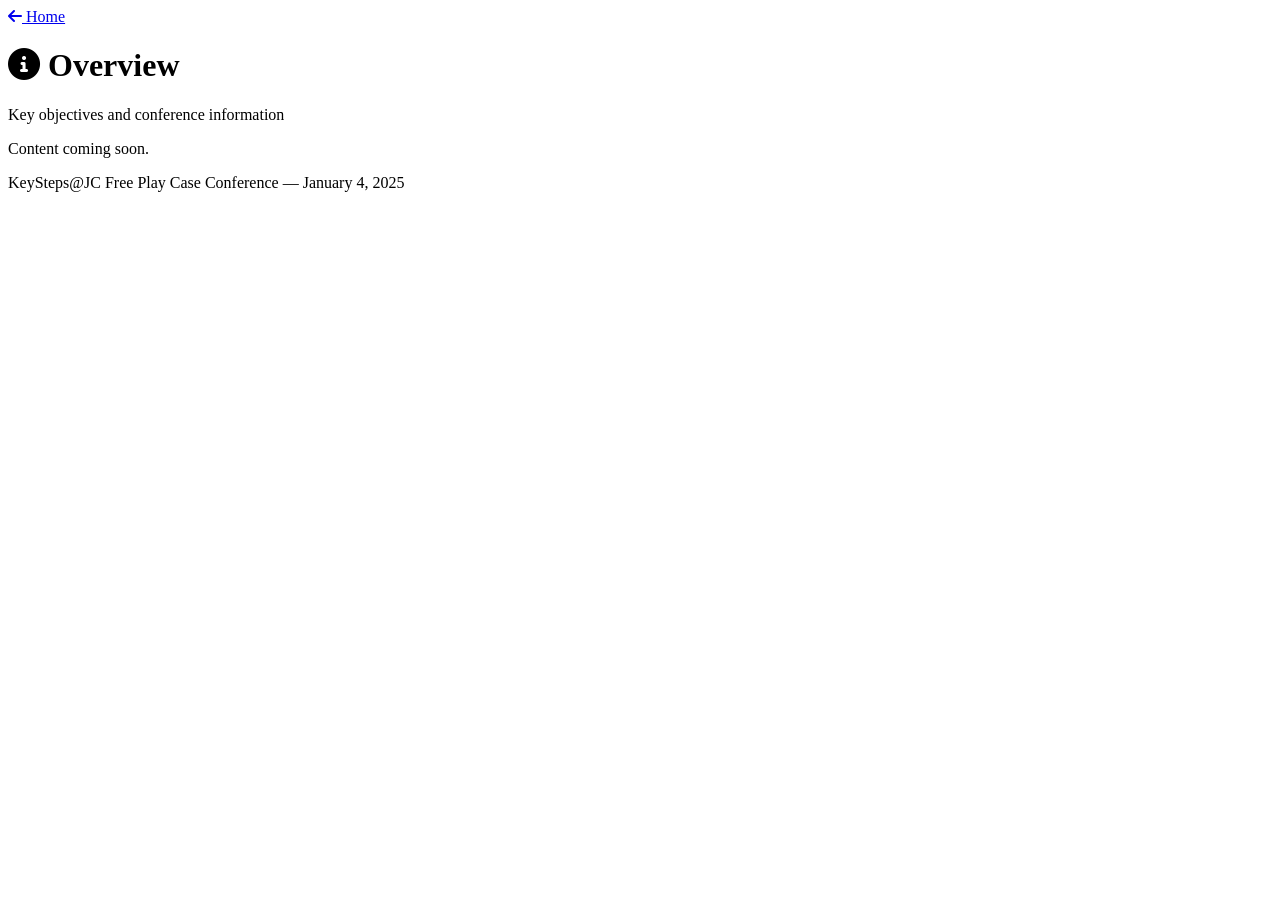
==== pages/overview.html @ 03916f25 "feat(01-01): create four stub sub-pages with back-navigation - overview.html, schedule.html, activit" ====
<!DOCTYPE html>
<html lang="en">
<head>
    <meta charset="UTF-8">
    <meta name="viewport" content="width=device-width, initial-scale=1.0">
    <title>Overview — Free Play Case Conference</title>
    <link rel="stylesheet" href="../styles/styles.css">
    <link href="https://fonts.googleapis.com/css2?family=Inter:wght@300;400;500;600&display=swap" rel="stylesheet">
    <link href="https://cdnjs.cloudflare.com/ajax/libs/font-awesome/6.0.0/css/all.min.css" rel="stylesheet">
</head>
<body>
    <header>
        <nav>
            <div class="nav-wrapper">
                <a href="../index.html" class="back-button">
                    <i class="fas fa-arrow-left"></i> Home
                </a>
            </div>
        </nav>
    </header>
    <main>
        <div class="page-header">
            <h1><i class="fas fa-info-circle"></i> Overview</h1>
            <p class="subtitle">Key objectives and conference information</p>
        </div>
        <div class="content-wrapper">
            <p>Content coming soon.</p>
        </div>
    </main>
    <footer><p>KeySteps@JC Free Play Case Conference — January 4, 2025</p></footer>
</body>
</html>
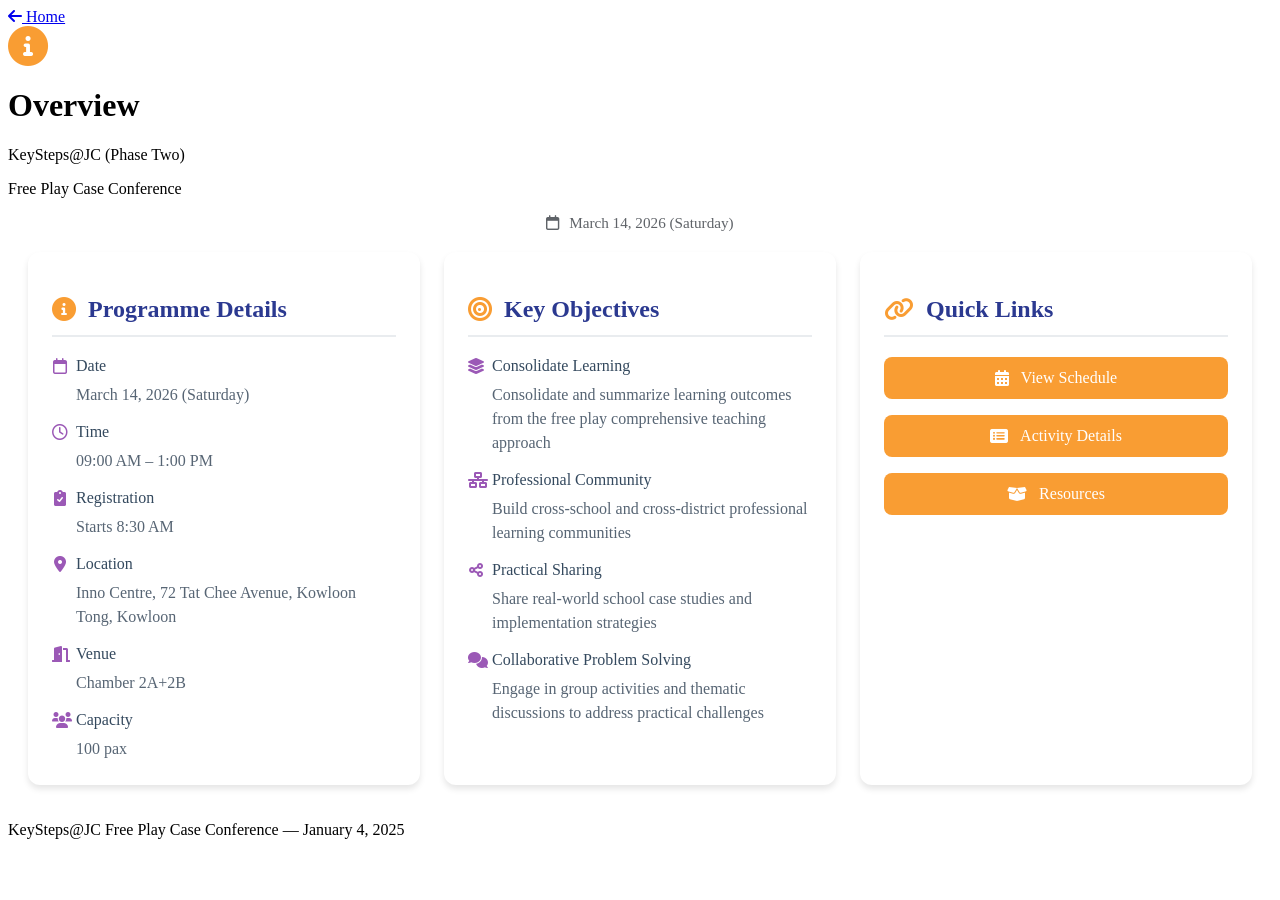
==== commit 80fcbeba: "feat(02-01): build overview page with programme details and objectives - Programme details card: dat" ====
--- a/pages/overview.html
+++ b/pages/overview.html
@@ -7,25 +7,77 @@
     <link rel="stylesheet" href="../styles/styles.css">
     <link href="https://fonts.googleapis.com/css2?family=Inter:wght@300;400;500;600&display=swap" rel="stylesheet">
     <link href="https://cdnjs.cloudflare.com/ajax/libs/font-awesome/6.0.0/css/all.min.css" rel="stylesheet">
+    <style>
+        .overview-content { display:grid; grid-template-columns:repeat(auto-fit, minmax(300px,1fr)); gap:24px; padding:20px; max-width:1400px; margin:0 auto; }
+        .info-card { background:white; border-radius:12px; padding:24px; box-shadow:0 4px 6px rgba(0,0,0,0.1); transition:transform 0.2s ease, box-shadow 0.2s ease; }
+        .info-card:hover { transform:translateY(-2px); box-shadow:0 6px 12px rgba(0,0,0,0.15); }
+        .info-card h2 { color:#2b3990; font-size:1.5rem; margin-bottom:20px; padding-bottom:12px; border-bottom:2px solid #e9ecef; display:flex; align-items:center; gap:12px; }
+        .info-card h2 i { color:#f99d33; }
+        .details-grid { display:grid; gap:16px; }
+        .detail-item { display:grid; gap:8px; }
+        .detail-item strong { color:#34495e; font-weight:500; display:flex; align-items:center; gap:8px; }
+        .detail-item strong i { color:#9b59b6; width:16px; text-align:center; }
+        .detail-item span { color:#576574; line-height:1.5; padding-left:24px; }
+        .quick-links { display:grid; grid-template-columns:repeat(auto-fit, minmax(200px,1fr)); gap:16px; }
+        .link-button { display:flex; align-items:center; justify-content:center; gap:12px; background:#f99d33; color:white; padding:12px 24px; border-radius:8px; text-decoration:none; font-weight:500; transition:all 0.2s ease; }
+        .link-button:hover { background:#e88d22; transform:translateY(-2px); }
+        .date-info { text-align:center; color:#5f6368; margin-top:8px; font-size:0.95em; }
+        .date-info i { margin-right:6px; }
+        @media (max-width:768px) { .overview-content { grid-template-columns:1fr; padding:16px; } .quick-links { grid-template-columns:1fr; } }
+    </style>
 </head>
 <body>
     <header>
-        <nav>
-            <div class="nav-wrapper">
-                <a href="../index.html" class="back-button">
-                    <i class="fas fa-arrow-left"></i> Home
-                </a>
-            </div>
-        </nav>
+        <nav><div class="nav-wrapper">
+            <a href="../index.html" class="back-button"><i class="fas fa-arrow-left"></i> Home</a>
+        </div></nav>
     </header>
     <main>
         <div class="page-header">
-            <h1><i class="fas fa-info-circle"></i> Overview</h1>
-            <p class="subtitle">Key objectives and conference information</p>
+            <i class="fas fa-info-circle" style="font-size:2.5rem; color:#f99d33;"></i>
+            <h1>Overview</h1>
+            <p class="subtitle">KeySteps@JC (Phase Two)</p>
+            <p class="subtitle">Free Play Case Conference</p>
+            <div class="date-info"><i class="far fa-calendar"></i> March 14, 2026 (Saturday)</div>
         </div>
-        <div class="content-wrapper">
-            <p>Content coming soon.</p>
-        </div>
+
+        <section class="overview-content">
+
+          <!-- Card 1: Programme Details -->
+          <div class="info-card">
+            <h2><i class="fas fa-info-circle"></i> Programme Details</h2>
+            <div class="details-grid">
+              <div class="detail-item"><strong><i class="far fa-calendar"></i> Date</strong><span>March 14, 2026 (Saturday)</span></div>
+              <div class="detail-item"><strong><i class="far fa-clock"></i> Time</strong><span>09:00 AM – 1:00 PM</span></div>
+              <div class="detail-item"><strong><i class="fas fa-clipboard-check"></i> Registration</strong><span>Starts 8:30 AM</span></div>
+              <div class="detail-item"><strong><i class="fas fa-map-marker-alt"></i> Location</strong><span>Inno Centre, 72 Tat Chee Avenue, Kowloon Tong, Kowloon</span></div>
+              <div class="detail-item"><strong><i class="fas fa-door-open"></i> Venue</strong><span>Chamber 2A+2B</span></div>
+              <div class="detail-item"><strong><i class="fas fa-users"></i> Capacity</strong><span>100 pax</span></div>
+            </div>
+          </div>
+
+          <!-- Card 2: Key Objectives -->
+          <div class="info-card">
+            <h2><i class="fas fa-bullseye"></i> Key Objectives</h2>
+            <div class="details-grid">
+              <div class="detail-item"><strong><i class="fas fa-layer-group"></i> Consolidate Learning</strong><span>Consolidate and summarize learning outcomes from the free play comprehensive teaching approach</span></div>
+              <div class="detail-item"><strong><i class="fas fa-network-wired"></i> Professional Community</strong><span>Build cross-school and cross-district professional learning communities</span></div>
+              <div class="detail-item"><strong><i class="fas fa-share-alt"></i> Practical Sharing</strong><span>Share real-world school case studies and implementation strategies</span></div>
+              <div class="detail-item"><strong><i class="fas fa-comments"></i> Collaborative Problem Solving</strong><span>Engage in group activities and thematic discussions to address practical challenges</span></div>
+            </div>
+          </div>
+
+          <!-- Card 3: Quick Links -->
+          <div class="info-card">
+            <h2><i class="fas fa-link"></i> Quick Links</h2>
+            <div class="quick-links">
+              <a href="schedule.html" class="link-button"><i class="fas fa-calendar-alt"></i> View Schedule</a>
+              <a href="activity_details.html" class="link-button"><i class="fas fa-list-alt"></i> Activity Details</a>
+              <a href="resources.html" class="link-button"><i class="fas fa-box-open"></i> Resources</a>
+            </div>
+          </div>
+
+        </section>
     </main>
     <footer><p>KeySteps@JC Free Play Case Conference — January 4, 2025</p></footer>
 </body>
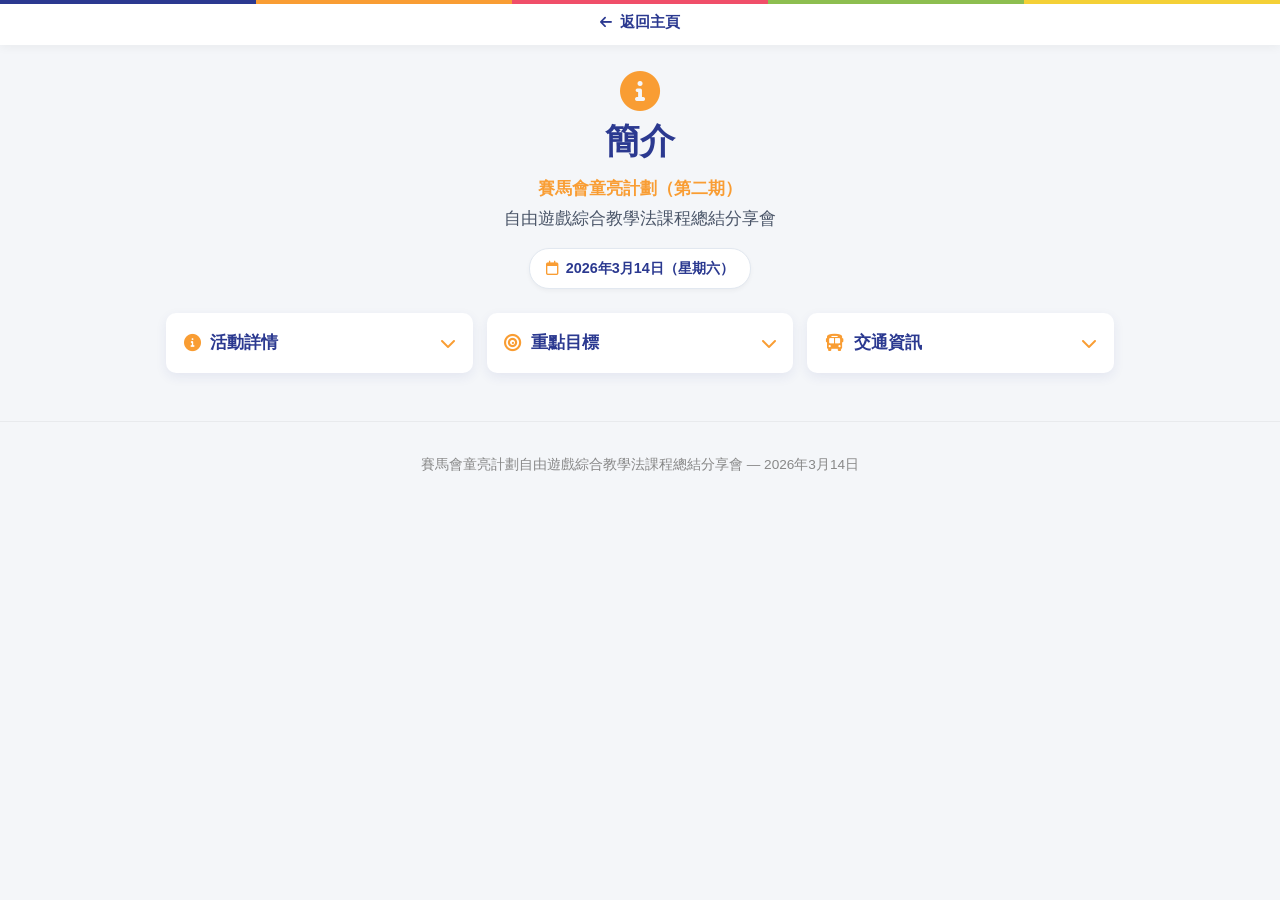
==== commit 71ec0bd6: "fix: align self property for page card in overview styles" ====
--- a/pages/overview.html
+++ b/pages/overview.html
@@ -1,84 +1,131 @@
 <!DOCTYPE html>
-<html lang="en">
+<html lang="zh-Hant-HK">
 <head>
     <meta charset="UTF-8">
     <meta name="viewport" content="width=device-width, initial-scale=1.0">
-    <title>Overview — Free Play Case Conference</title>
+    <title>簡介 — 自由遊戲綜合教學法課程總結分享會</title>
     <link rel="stylesheet" href="../styles/styles.css">
     <link href="https://fonts.googleapis.com/css2?family=Inter:wght@300;400;500;600&display=swap" rel="stylesheet">
     <link href="https://cdnjs.cloudflare.com/ajax/libs/font-awesome/6.0.0/css/all.min.css" rel="stylesheet">
     <style>
-        .overview-content { display:grid; grid-template-columns:repeat(auto-fit, minmax(300px,1fr)); gap:24px; padding:20px; max-width:1400px; margin:0 auto; }
-        .info-card { background:white; border-radius:12px; padding:24px; box-shadow:0 4px 6px rgba(0,0,0,0.1); transition:transform 0.2s ease, box-shadow 0.2s ease; }
-        .info-card:hover { transform:translateY(-2px); box-shadow:0 6px 12px rgba(0,0,0,0.15); }
-        .info-card h2 { color:#2b3990; font-size:1.5rem; margin-bottom:20px; padding-bottom:12px; border-bottom:2px solid #e9ecef; display:flex; align-items:center; gap:12px; }
-        .info-card h2 i { color:#f99d33; }
-        .details-grid { display:grid; gap:16px; }
-        .detail-item { display:grid; gap:8px; }
-        .detail-item strong { color:#34495e; font-weight:500; display:flex; align-items:center; gap:8px; }
+        .page-header { padding:1.6rem 1rem 0.75rem; }
+        .page-grid { max-width:980px; gap:0.875rem; padding:0.75rem 1rem 1rem; align-items:start; }
+        .page-card { border-radius:10px; align-self:start; }
+        .details-grid { display:grid; gap:10px; }
+        .detail-item { display:grid; gap:4px; }
+        .detail-item strong { color:#34495e; font-weight:500; display:flex; align-items:center; gap:8px; font-size:0.95rem; }
         .detail-item strong i { color:#9b59b6; width:16px; text-align:center; }
-        .detail-item span { color:#576574; line-height:1.5; padding-left:24px; }
-        .quick-links { display:grid; grid-template-columns:repeat(auto-fit, minmax(200px,1fr)); gap:16px; }
-        .link-button { display:flex; align-items:center; justify-content:center; gap:12px; background:#f99d33; color:white; padding:12px 24px; border-radius:8px; text-decoration:none; font-weight:500; transition:all 0.2s ease; }
-        .link-button:hover { background:#e88d22; transform:translateY(-2px); }
-        .date-info { text-align:center; color:#5f6368; margin-top:8px; font-size:0.95em; }
-        .date-info i { margin-right:6px; }
-        @media (max-width:768px) { .overview-content { grid-template-columns:1fr; padding:16px; } .quick-links { grid-template-columns:1fr; } }
+        .detail-item span { color:#576574; line-height:1.45; padding-left:24px; font-size:0.94rem; }
+        .collapsible-card { padding:0; gap:0; overflow:hidden; }
+        .collapsible-trigger { width:100%; display:flex; align-items:center; justify-content:space-between; gap:12px; padding:1rem 1.1rem; border:none; background:none; text-align:left; cursor:pointer; font:inherit; color:inherit; }
+        .collapsible-trigger h2 { margin:0; padding-bottom:0; border-bottom:none; flex:1; font-size:1.08rem; }
+        .collapsible-trigger:focus-visible { outline:2px solid var(--brand-orange); outline-offset:-2px; }
+        .collapsible-icon { color:var(--brand-orange); transition:transform 0.2s ease; }
+        .collapsible-content { display:none; padding:0 1.1rem 1.1rem; }
+        .collapsible-card.is-open .collapsible-content { display:grid; }
+        .collapsible-card.is-open .collapsible-icon { transform:rotate(180deg); }
+        @media (max-width:768px) {
+            .page-header { padding:1.2rem 0.9rem 0.5rem; }
+            .page-grid { gap:0.75rem; padding:0.625rem 0.75rem 0.875rem; }
+            .collapsible-trigger { padding:0.9rem 1rem; }
+            .collapsible-content { padding:0 1rem 1rem; }
+            .detail-item strong { font-size:0.92rem; }
+            .detail-item span { font-size:0.91rem; }
+        }
     </style>
 </head>
 <body>
     <header>
         <nav><div class="nav-wrapper">
-            <a href="../index.html" class="back-button"><i class="fas fa-arrow-left"></i> Home</a>
+            <a href="../index.html" class="back-button"><i class="fas fa-arrow-left"></i> 返回主頁</a>
         </div></nav>
     </header>
     <main>
         <div class="page-header">
             <i class="fas fa-info-circle" style="font-size:2.5rem; color:#f99d33;"></i>
-            <h1>Overview</h1>
-            <p class="subtitle">KeySteps@JC (Phase Two)</p>
-            <p class="subtitle">Free Play Case Conference</p>
-            <div class="date-info"><i class="far fa-calendar"></i> March 14, 2026 (Saturday)</div>
+            <h1>簡介</h1>
+            <p class="subtitle">賽馬會童亮計劃（第二期）</p>
+            <p class="subtitle">自由遊戲綜合教學法課程總結分享會</p>
+            <div class="date-info"><i class="far fa-calendar"></i> 2026年3月14日（星期六）</div>
         </div>
 
-        <section class="overview-content">
+        <section class="page-grid">
 
-          <!-- Card 1: Programme Details -->
-          <div class="info-card">
-            <h2><i class="fas fa-info-circle"></i> Programme Details</h2>
-            <div class="details-grid">
-              <div class="detail-item"><strong><i class="far fa-calendar"></i> Date</strong><span>March 14, 2026 (Saturday)</span></div>
-              <div class="detail-item"><strong><i class="far fa-clock"></i> Time</strong><span>09:00 AM – 1:00 PM</span></div>
-              <div class="detail-item"><strong><i class="fas fa-clipboard-check"></i> Registration</strong><span>Starts 8:30 AM</span></div>
-              <div class="detail-item"><strong><i class="fas fa-map-marker-alt"></i> Location</strong><span>Inno Centre, 72 Tat Chee Avenue, Kowloon Tong, Kowloon</span></div>
-              <div class="detail-item"><strong><i class="fas fa-door-open"></i> Venue</strong><span>Chamber 2A+2B</span></div>
-              <div class="detail-item"><strong><i class="fas fa-users"></i> Capacity</strong><span>100 pax</span></div>
+          <!-- 卡片一：活動詳情 -->
+          <div class="page-card collapsible-card">
+            <button class="collapsible-trigger" type="button" aria-expanded="false">
+              <h2><i class="fas fa-info-circle"></i> 活動詳情</h2>
+              <i class="fas fa-chevron-down collapsible-icon" aria-hidden="true"></i>
+            </button>
+            <div class="details-grid collapsible-content">
+              <div class="detail-item"><strong><i class="far fa-calendar"></i> 日期</strong><span>2026年3月14日（星期六）</span></div>
+              <div class="detail-item"><strong><i class="far fa-clock"></i> 時間</strong><span>上午9時至下午1時</span></div>
+              <div class="detail-item"><strong><i class="fas fa-clipboard-check"></i> 登記</strong><span>上午8時30分開始</span></div>
+              <div class="detail-item"><strong><i class="fas fa-map-marker-alt"></i> 地點</strong><span>九龍塘達之路72號創新中心</span></div>
+              <div class="detail-item"><strong><i class="fas fa-door-open"></i> 場地</strong><span>Chamber 2A+2B</span></div>
+              <div class="detail-item"><strong><i class="fas fa-users"></i> 人數</strong><span>約100人</span></div>
             </div>
           </div>
 
-          <!-- Card 2: Key Objectives -->
-          <div class="info-card">
-            <h2><i class="fas fa-bullseye"></i> Key Objectives</h2>
-            <div class="details-grid">
-              <div class="detail-item"><strong><i class="fas fa-layer-group"></i> Consolidate Learning</strong><span>Consolidate and summarize learning outcomes from the free play comprehensive teaching approach</span></div>
-              <div class="detail-item"><strong><i class="fas fa-network-wired"></i> Professional Community</strong><span>Build cross-school and cross-district professional learning communities</span></div>
-              <div class="detail-item"><strong><i class="fas fa-share-alt"></i> Practical Sharing</strong><span>Share real-world school case studies and implementation strategies</span></div>
-              <div class="detail-item"><strong><i class="fas fa-comments"></i> Collaborative Problem Solving</strong><span>Engage in group activities and thematic discussions to address practical challenges</span></div>
+          <!-- 卡片二：重點目標 -->
+          <div class="page-card collapsible-card">
+            <button class="collapsible-trigger" type="button" aria-expanded="false">
+              <h2><i class="fas fa-bullseye"></i> 重點目標</h2>
+              <i class="fas fa-chevron-down collapsible-icon" aria-hidden="true"></i>
+            </button>
+            <div class="details-grid collapsible-content">
+              <div class="detail-item"><strong><i class="fas fa-layer-group"></i> 整合學習成果</strong><span>整合及總結自由遊戲綜合教學法的學習成果</span></div>
+              <div class="detail-item"><strong><i class="fas fa-network-wired"></i> 建立專業學習社群</strong><span>建立跨校及跨區的專業學習社群</span></div>
+              <div class="detail-item"><strong><i class="fas fa-share-alt"></i> 分享實踐經驗</strong><span>分享各學校的真實案例及推行策略</span></div>
+              <div class="detail-item"><strong><i class="fas fa-comments"></i> 協作解難</strong><span>透過小組活動及主題討論，共同應對實踐挑戰</span></div>
             </div>
           </div>
 
-          <!-- Card 3: Quick Links -->
-          <div class="info-card">
-            <h2><i class="fas fa-link"></i> Quick Links</h2>
-            <div class="quick-links">
-              <a href="schedule.html" class="link-button"><i class="fas fa-calendar-alt"></i> View Schedule</a>
-              <a href="activity_details.html" class="link-button"><i class="fas fa-list-alt"></i> Activity Details</a>
-              <a href="resources.html" class="link-button"><i class="fas fa-box-open"></i> Resources</a>
+          <!-- 卡片四：交通資訊 -->
+          <div class="page-card collapsible-card">
+            <button class="collapsible-trigger" type="button" aria-expanded="false">
+              <h2><i class="fas fa-bus"></i> 交通資訊</h2>
+              <i class="fas fa-chevron-down collapsible-icon" aria-hidden="true"></i>
+            </button>
+            <div class="details-grid collapsible-content">
+              <div class="detail-item">
+                <strong><i class="fas fa-map-marker-alt"></i> 屯門</strong>
+                <span>早上7:50，上車地點：屯門 V City 商場地下過境巴士站</span>
+              </div>
+              <div class="detail-item">
+                <strong><i class="fas fa-map-marker-alt"></i> 元朗</strong>
+                <span>早上8:10，上車地點：元朗站 H 出口朗明街（形點 I 外）</span>
+              </div>
+              <div class="detail-item">
+                <strong><i class="fas fa-exclamation-circle"></i> 備註</strong>
+                <span>由於為同一班車，元朗的出車時間可能會因屯門的情況有所延遲，敬請見諒。</span>
+              </div>
+              <div class="detail-item">
+                <strong><i class="fas fa-car-side"></i> 車牌號碼</strong>
+                <span>KC7211</span>
+              </div>
+              <div class="detail-item">
+                <strong><i class="fas fa-shuttle-van"></i> 車輛資訊</strong>
+                <span>29 座小巴</span>
+              </div>
+              <div class="detail-item">
+                <strong><i class="fas fa-arrow-left"></i> 回程資料</strong>
+                <span>BB2618，譚先生 53037365</span>
+              </div>
             </div>
           </div>
 
         </section>
     </main>
-    <footer><p>KeySteps@JC Free Play Case Conference — January 4, 2025</p></footer>
+  <script>
+    document.querySelectorAll('.collapsible-trigger').forEach(trigger => {
+      trigger.addEventListener('click', () => {
+        const card = trigger.closest('.collapsible-card');
+        const isOpen = card.classList.toggle('is-open');
+        trigger.setAttribute('aria-expanded', String(isOpen));
+      });
+    });
+  </script>
+    <footer><p>賽馬會童亮計劃自由遊戲綜合教學法課程總結分享會 — 2026年3月14日</p></footer>
 </body>
 </html>
--- a/styles/styles.css
+++ b/styles/styles.css
@@ -0,0 +1,468 @@
+:root {
+    --brand-navy: #2b3990;
+    --brand-orange: #f99d33;
+    --brand-pink: #f04e69;
+    --brand-green: #8dbe50;
+    --brand-yellow: #f4d036;
+
+    --primary-color: var(--brand-navy);
+    --secondary-color: var(--brand-orange);
+    --background-color: #f4f6f9;
+    --card-hover-color: #fffcf5;
+    --text-color: #2c3e50;
+    --card-shadow: 0 4px 12px rgba(43, 57, 144, 0.08);
+}
+
+* {
+    margin: 0;
+    padding: 0;
+    box-sizing: border-box;
+}
+
+body {
+    font-family: 'Inter', sans-serif;
+    background-color: var(--background-color);
+    color: var(--text-color);
+    line-height: 1.6;
+}
+
+header {
+    background-color: white;
+    padding: 0.25rem 1rem;
+    box-shadow: 0 2px 10px rgba(0, 0, 0, 0.05);
+    position: sticky;
+    top: 0;
+    z-index: 100;
+}
+
+header::before {
+    content: '';
+    position: absolute;
+    top: 0;
+    left: 0;
+    right: 0;
+    height: 4px;
+    background: linear-gradient(90deg,
+        var(--brand-navy) 0%, var(--brand-navy) 20%,
+        var(--brand-orange) 20%, var(--brand-orange) 40%,
+        var(--brand-pink) 40%, var(--brand-pink) 60%,
+        var(--brand-green) 60%, var(--brand-green) 80%,
+        var(--brand-yellow) 80%, var(--brand-yellow) 100%
+    );
+}
+
+nav {
+    max-width: 1200px;
+    margin: 0 auto;
+    display: flex;
+    justify-content: flex-end;
+}
+
+/* Sub-page nav layout */
+.nav-wrapper {
+    max-width: 1200px;
+    margin: 0 auto;
+    display: flex;
+    align-items: center;
+    justify-content: space-between;
+    gap: 1rem;
+}
+
+.back-button {
+    display: inline-flex;
+    align-items: center;
+    gap: 0.5rem;
+    color: var(--brand-navy);
+    text-decoration: none;
+    font-weight: 600;
+    font-size: 0.95rem;
+    padding: 0.4rem 0.75rem;
+    border-radius: 6px;
+    transition: background 0.2s, color 0.2s;
+    white-space: nowrap;
+}
+
+.back-button:hover {
+    background: var(--background-color);
+    color: var(--brand-orange);
+}
+
+.back-button i {
+    font-size: 0.9em;
+}
+
+/* Sub-page content wrapper */
+.content-wrapper {
+    max-width: 1200px;
+    margin: 0 auto;
+    padding: 2rem;
+}
+
+/* Sub-page header / title block */
+.page-header {
+    text-align: center;
+    padding: 2.5rem 1rem 1.5rem;
+}
+
+.page-header h1 {
+    font-size: 2.2rem;
+    font-weight: 800;
+    color: var(--brand-navy);
+    margin-bottom: 0.4rem;
+    letter-spacing: -0.3px;
+}
+
+.page-header h1 i {
+    color: var(--brand-orange);
+    margin-right: 0.5rem;
+}
+
+.page-header .subtitle {
+    font-size: 1.05rem;
+    color: var(--brand-orange);
+    font-weight: 600;
+    margin-bottom: 0.2rem;
+}
+
+.page-header .subtitle:nth-of-type(2) {
+    color: #4a5568;
+    font-weight: 500;
+}
+
+.page-header .date-info {
+    display: inline-flex;
+    align-items: center;
+    gap: 0.4rem;
+    margin-top: 0.75rem;
+    color: var(--brand-navy);
+    font-weight: 600;
+    font-size: 0.9rem;
+    padding: 0.5rem 1rem;
+    background: white;
+    border: 1px solid #e2e8f0;
+    border-radius: 20px;
+    box-shadow: 0 2px 4px rgba(0,0,0,0.04);
+}
+
+.page-header .date-info i {
+    color: var(--brand-orange);
+}
+
+.hero {
+    text-align: center;
+    padding: 2rem 1rem 1rem;
+    position: relative;
+    background: transparent;
+    margin-bottom: 0.5rem;
+}
+
+.hero h1 {
+    font-size: 2.8rem;
+    font-weight: 800;
+    color: var(--brand-navy);
+    margin-bottom: 0.5rem;
+    letter-spacing: -0.5px;
+}
+
+.hero .subtitle {
+    font-size: 1.25rem;
+    color: var(--brand-orange);
+    font-weight: 600;
+    margin-bottom: 0.25rem;
+}
+
+.hero .subtitle:nth-of-type(2) {
+    color: #4a5568;
+    font-weight: 500;
+    margin-bottom: 1.5rem;
+}
+
+.hero .date-info {
+    color: var(--brand-navy);
+    font-weight: 600;
+    font-size: 0.95rem;
+    padding: 0.6rem 1.2rem;
+    background: white;
+    border: 1px solid #e2e8f0;
+    border-radius: 20px;
+    display: inline-flex;
+    align-items: center;
+    margin-top: 0.5rem;
+    box-shadow: 0 2px 4px rgba(0,0,0,0.02);
+}
+
+.hero .date-info i {
+    margin-right: 0.5rem;
+    color: var(--brand-orange);
+}
+
+.dashboard-grid {
+    max-width: 1200px;
+    margin: 0 auto;
+    padding: 1rem 1.5rem;
+    display: grid;
+    grid-template-columns: repeat(auto-fit, minmax(220px, 1fr));
+    gap: 1rem;
+}
+
+.card {
+    background: white;
+    padding: 1.5rem 1rem;
+    border-radius: 12px;
+    box-shadow: var(--card-shadow);
+    cursor: pointer;
+    transition: transform 0.2s, box-shadow 0.2s, background-color 0.2s;
+    text-align: center;
+}
+
+.card:hover {
+    transform: translateY(-4px);
+    box-shadow: 0 8px 24px rgba(43, 57, 144, 0.15);
+    background-color: var(--card-hover-color);
+}
+
+.card i {
+    font-size: 1.75rem;
+    color: var(--brand-orange);
+    margin-bottom: 0.75rem;
+}
+
+.card h2 {
+    margin-bottom: 0.4rem;
+    color: var(--brand-navy);
+    font-size: 1.15rem;
+}
+
+.card p {
+    color: #666;
+    font-size: 0.85rem;
+}
+
+@media (max-width: 768px) {
+    .hero {
+        padding: 1.25rem 1rem 0.75rem;
+    }
+
+    .hero h1 {
+        font-size: 1.9rem;
+    }
+
+    .hero .subtitle {
+        font-size: 1rem;
+    }
+
+    .dashboard-grid {
+        grid-template-columns: repeat(2, 1fr);
+        padding: 0.75rem;
+        gap: 0.625rem;
+    }
+
+    .card {
+        padding: 1rem 0.75rem;
+    }
+
+    .card i {
+        font-size: 1.4rem;
+        margin-bottom: 0.5rem;
+    }
+
+    .card h2 {
+        font-size: 0.9rem;
+        margin-bottom: 0;
+    }
+
+    .card p {
+        display: none;
+    }
+
+    .content-wrapper {
+        padding: 1rem;
+    }
+}
+
+/* Button styles */
+.btn {
+    padding: 8px 16px;
+    border: none;
+    border-radius: 4px;
+    cursor: pointer;
+    font-size: 14px;
+    transition: all 0.2s;
+}
+
+.btn-primary {
+    background: var(--brand-orange);
+    color: white;
+    font-weight: 700;
+    border-radius: 8px;
+    padding: 12px 24px;
+    box-shadow: 0 4px 12px rgba(249, 157, 51, 0.3);
+    font-size: 1.1rem;
+    text-transform: uppercase;
+    letter-spacing: 0.5px;
+    border: 2px solid var(--brand-orange);
+}
+
+.btn-primary:hover {
+    background: var(--brand-pink);
+    box-shadow: 0 6px 12px rgba(240, 78, 105, 0.3);
+    transform: translateY(-2px);
+}
+
+.btn-secondary {
+    background: #e2e8f0;
+    color: #2b3990;
+}
+
+.btn-secondary:hover {
+    background: #cbd5e0;
+}
+
+/* Info card */
+.info-card {
+    background: white;
+    border-radius: 12px;
+    padding: 24px;
+    box-shadow: 0 4px 6px rgba(0, 0, 0, 0.1);
+    transition: transform 0.2s ease, box-shadow 0.2s ease;
+}
+
+.info-card h2 {
+    color: #2b3990;
+    font-size: 1.5rem;
+    margin-bottom: 20px;
+    padding-bottom: 12px;
+    border-bottom: 2px solid #e9ecef;
+    display: flex;
+    align-items: center;
+    gap: 12px;
+}
+
+.info-card h2 i {
+    color: #f99d33;
+}
+
+/* Details grid */
+.details-grid {
+    display: grid;
+    grid-template-columns: repeat(auto-fit, minmax(280px, 1fr));
+    gap: 1.5rem;
+    margin-top: 1.5rem;
+}
+
+.detail-item {
+    background: white;
+    border-radius: 12px;
+    padding: 1.5rem;
+    box-shadow: var(--card-shadow);
+}
+
+/* Timeline styles */
+.timeline-section {
+    margin-bottom: 32px;
+}
+
+.timeline-section:last-child {
+    margin-bottom: 0;
+}
+
+.timeline-item::before {
+    content: '';
+    position: absolute;
+    left: 100px;
+    top: 0;
+    bottom: -2rem;
+    width: 3px;
+    background-color: var(--brand-orange);
+    z-index: 1;
+}
+
+.event-details::before {
+    content: '';
+    position: absolute;
+    left: -1.5rem;
+    top: 1.5rem;
+    width: 1.25rem;
+    height: 1.25rem;
+    background-color: var(--brand-pink);
+    border: 3px solid white;
+    border-radius: 50%;
+    z-index: 2;
+    box-shadow: 0 0 0 2px var(--brand-pink);
+}
+
+.timeline-item.break .event-details::before {
+    background-color: var(--brand-yellow);
+    box-shadow: 0 0 0 2px var(--brand-yellow);
+}
+
+.timeline-item.pre-event .event-details::before {
+    background-color: var(--brand-green);
+    box-shadow: 0 0 0 2px var(--brand-green);
+}
+
+.event-details h3 {
+    color: var(--brand-navy);
+    font-size: 1.4rem;
+    margin-bottom: 0.5rem;
+}
+
+/* ─── Footer ───────────────────────────────────────── */
+footer {
+    text-align: center;
+    padding: 2rem 1rem;
+    color: #888;
+    font-size: 0.85rem;
+    border-top: 1px solid #e8eaed;
+    margin-top: 2rem;
+}
+
+/* ─── Shared sub-page grid / card ──────────────────── */
+.page-grid {
+    display: grid;
+    grid-template-columns: repeat(auto-fit, minmax(300px, 1fr));
+    gap: 1.5rem;
+    max-width: 1200px;
+    margin: 0 auto;
+    padding: 1.5rem;
+}
+
+.page-card {
+    background: white;
+    border-radius: 12px;
+    padding: 1.5rem;
+    box-shadow: var(--card-shadow);
+    transition: transform 0.2s, box-shadow 0.2s;
+    display: flex;
+    flex-direction: column;
+    gap: 1rem;
+}
+
+.page-card:hover {
+    transform: translateY(-2px);
+    box-shadow: 0 8px 20px rgba(43, 57, 144, 0.12);
+}
+
+.page-card h2,
+.page-card h3 {
+    color: var(--brand-navy);
+    font-size: 1.2rem;
+    margin: 0;
+    padding-bottom: 0.75rem;
+    border-bottom: 2px solid #f1f3f4;
+    display: flex;
+    align-items: center;
+    gap: 0.6rem;
+}
+
+.page-card h2 i,
+.page-card h3 i {
+    color: var(--brand-orange);
+}
+
+@media (max-width: 768px) {
+    .page-grid {
+        grid-template-columns: 1fr;
+        padding: 1rem;
+    }
+}
